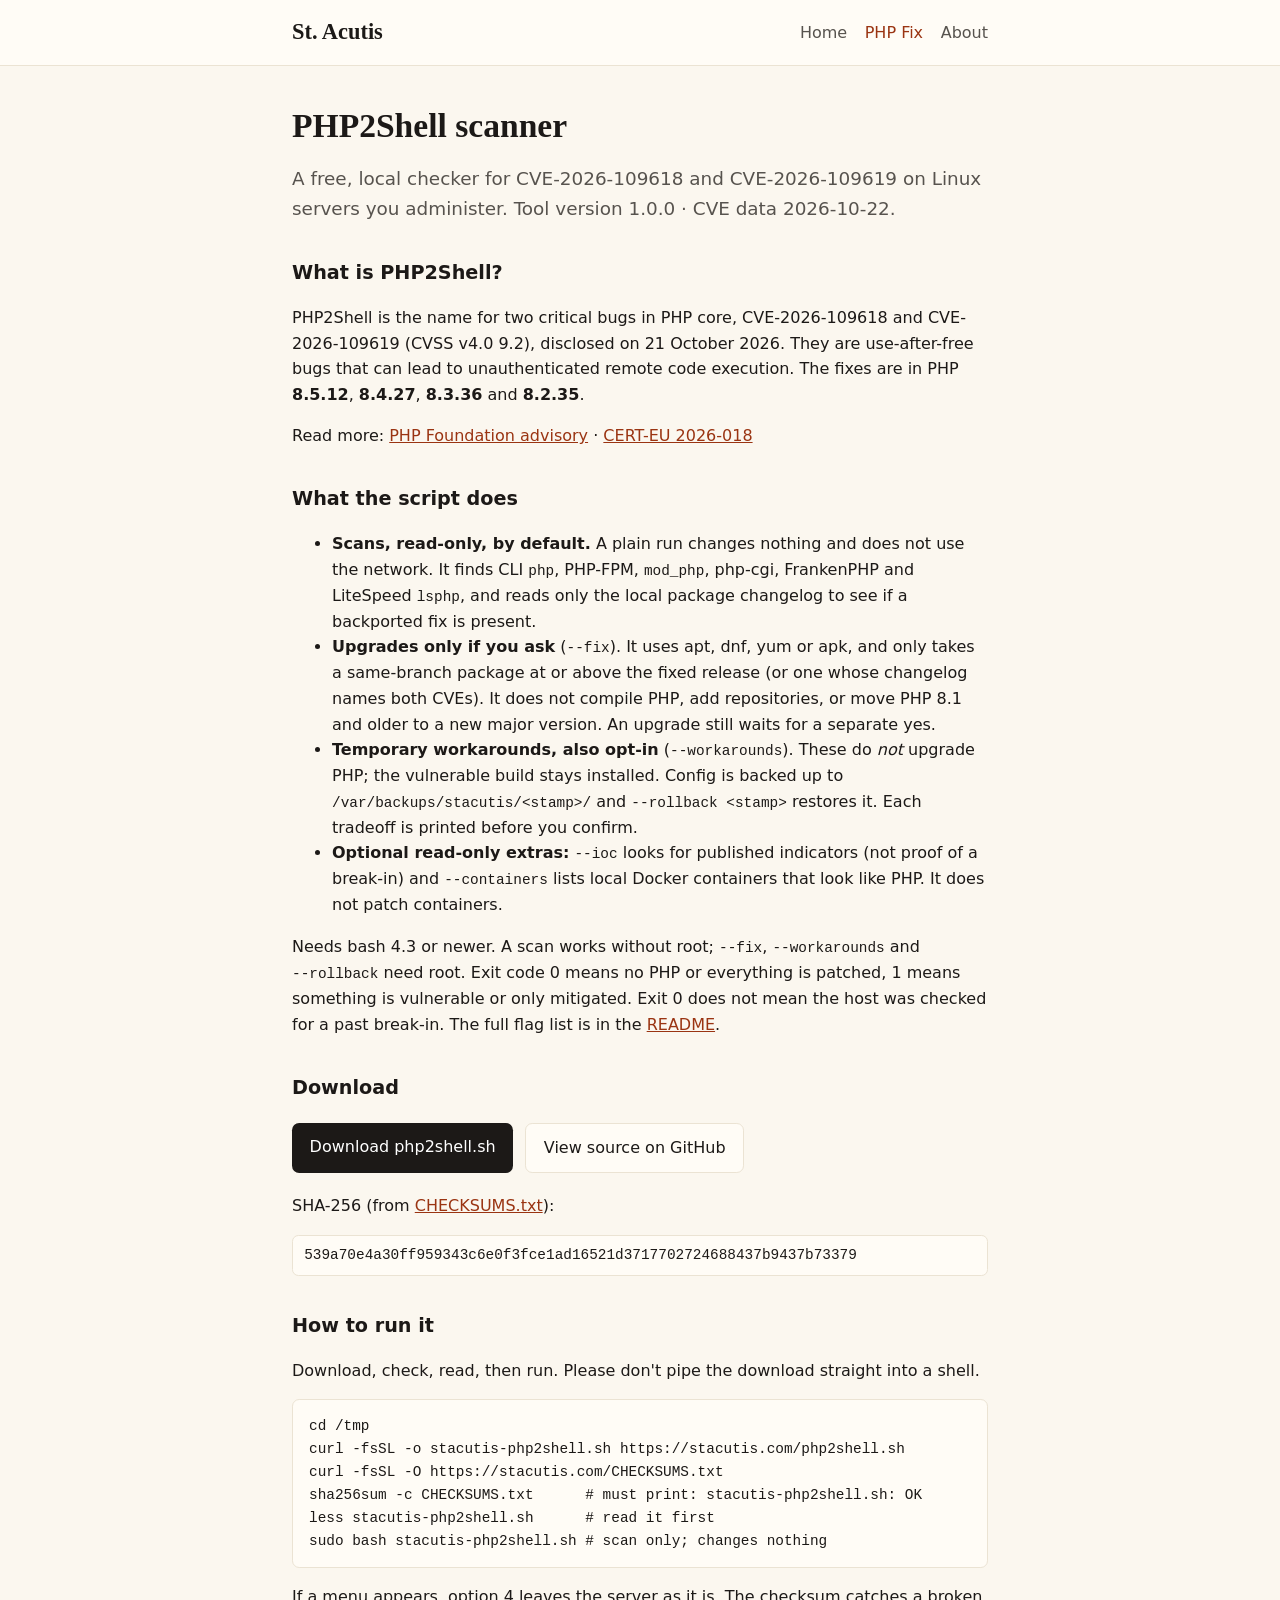
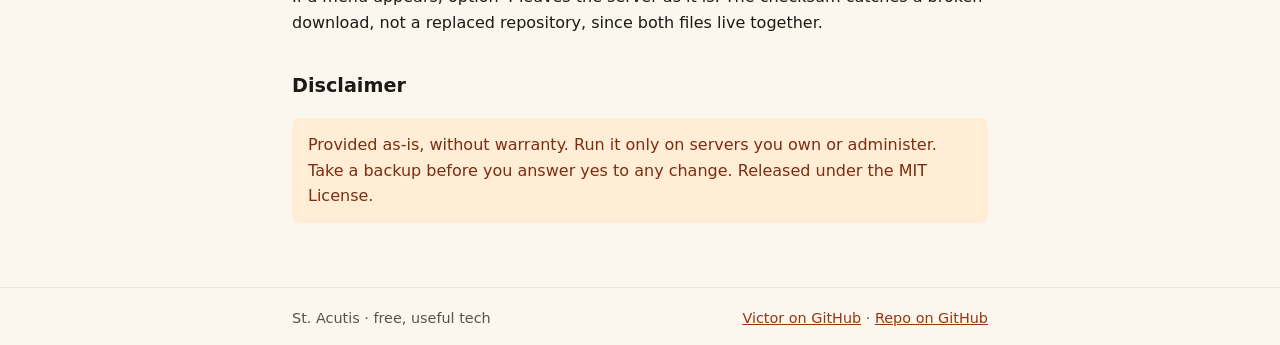
==== phpfix/index.html @ c49c8d62 "Initial St. Acutis site" ====
<!DOCTYPE html>
<html lang="en">
<head>
<meta charset="utf-8">
<meta name="viewport" content="width=device-width, initial-scale=1">
<title>PHP2Shell scanner — St. Acutis</title>
<meta name="description" content="A free local scanner for CVE-2026-109618 and CVE-2026-109619 (PHP2Shell).">
<link rel="icon" href="/favicon.svg" type="image/svg+xml">
<link rel="stylesheet" href="/style.css">
</head>
<body>
<header><div class="bar"><a class="logo" href="/">St. Acutis</a>
<nav><a href="/">Home</a><a href="/phpfix/" aria-current="page">PHP Fix</a><a href="/about/">About</a></nav></div></header>
<main>
<h1>PHP2Shell scanner</h1>
<p class="lede">A free, local checker for CVE-2026-109618 and CVE-2026-109619 on Linux servers you administer. Tool version 1.0.0 · CVE data 2026-10-22.</p>

<h2>What is PHP2Shell?</h2>
<p>PHP2Shell is the name for two critical bugs in PHP core, CVE-2026-109618 and CVE-2026-109619 (CVSS v4.0 9.2), disclosed on 21 October 2026. They are use-after-free bugs that can lead to unauthenticated remote code execution. The fixes are in PHP <strong>8.5.12</strong>, <strong>8.4.27</strong>, <strong>8.3.36</strong> and <strong>8.2.35</strong>.</p>
<p>Read more: <a href="https://thephp.foundation/blog/2026/10/21/todays-php-security-release-and-how-were-strengthening-php-security/">PHP Foundation advisory</a> · <a href="https://www.cert.europa.eu/publications/security-advisories/2026-018/">CERT-EU 2026-018</a></p>

<h2>What the script does</h2>
<ul>
<li><strong>Scans, read-only, by default.</strong> A plain run changes nothing and does not use the network. It finds CLI <code>php</code>, PHP-FPM, <code>mod_php</code>, php-cgi, FrankenPHP and LiteSpeed <code>lsphp</code>, and reads only the local package changelog to see if a backported fix is present.</li>
<li><strong>Upgrades only if you ask</strong> (<code>--fix</code>). It uses apt, dnf, yum or apk, and only takes a same-branch package at or above the fixed release (or one whose changelog names both CVEs). It does not compile PHP, add repositories, or move PHP 8.1 and older to a new major version. An upgrade still waits for a separate yes.</li>
<li><strong>Temporary workarounds, also opt-in</strong> (<code>--workarounds</code>). These do <em>not</em> upgrade PHP; the vulnerable build stays installed. Config is backed up to <code>/var/backups/stacutis/&lt;stamp&gt;/</code> and <code>--rollback &lt;stamp&gt;</code> restores it. Each tradeoff is printed before you confirm.</li>
<li><strong>Optional read-only extras:</strong> <code>--ioc</code> looks for published indicators (not proof of a break-in) and <code>--containers</code> lists local Docker containers that look like PHP. It does not patch containers.</li>
</ul>
<p>Needs bash 4.3 or newer. A scan works without root; <code>--fix</code>, <code>--workarounds</code> and <code>--rollback</code> need root. Exit code 0 means no PHP or everything is patched, 1 means something is vulnerable or only mitigated. Exit 0 does not mean the host was checked for a past break-in. The full flag list is in the <a href="https://github.com/VictorSoaresDev/stacutis-phpfix#readme">README</a>.</p>

<h2>Download</h2>
<div class="actions">
<a class="button" href="https://stacutis.com/php2shell.sh" download="stacutis-php2shell.sh">Download php2shell.sh</a>
<a class="button alt" href="https://github.com/VictorSoaresDev/stacutis-phpfix">View source on GitHub</a>
</div>
<p>SHA-256 (from <a href="https://stacutis.com/CHECKSUMS.txt">CHECKSUMS.txt</a>):</p>
<code class="hash">539a70e4a30ff959343c6e0f3fce1ad16521d3717702724688437b9437b73379</code>

<h2>How to run it</h2>
<p>Download, check, read, then run. Please don't pipe the download straight into a shell.</p>
<pre><code>cd /tmp
curl -fsSL -o stacutis-php2shell.sh https://stacutis.com/php2shell.sh
curl -fsSL -O https://stacutis.com/CHECKSUMS.txt
sha256sum -c CHECKSUMS.txt      # must print: stacutis-php2shell.sh: OK
less stacutis-php2shell.sh      # read it first
sudo bash stacutis-php2shell.sh # scan only; changes nothing</code></pre>
<p>If a menu appears, option 4 leaves the server as it is. The checksum catches a broken download, not a replaced repository, since both files live together.</p>

<h2>Disclaimer</h2>
<p class="warn">Provided as-is, without warranty. Run it only on servers you own or administer. Take a backup before you answer yes to any change. Released under the MIT License.</p>
</main>
<footer><div class="bar"><span>St. Acutis · free, useful tech</span><span><a href="https://github.com/VictorSoaresDev">Victor on GitHub</a> · <a href="https://github.com/VictorSoaresDev/stacutis-phpfix">Repo on GitHub</a></span></div></footer>
</body>
</html>
---- style.css ----
:root{--ink:#1c1917;--muted:#57534e;--line:#ebe3d3;--paper:#FBF7EF;--card:#FFFCF6;--accent:#9a3412;--warn-bg:#ffedd5}
*{box-sizing:border-box}
body{margin:0;font-family:ui-sans-serif,system-ui,-apple-system,"Segoe UI",Roboto,sans-serif;color:var(--ink);background:var(--paper);line-height:1.6}
a{color:var(--accent)}
header{border-bottom:1px solid var(--line);background:var(--card)}
.bar{max-width:46rem;margin:0 auto;padding:.9rem 1.25rem;display:flex;flex-wrap:wrap;gap:.5rem 1.5rem;align-items:center;justify-content:space-between}
.logo{font-family:Georgia,"Iowan Old Style",serif;font-weight:700;font-size:1.4rem;color:var(--ink);text-decoration:none}
nav a{margin-left:1.1rem;color:var(--muted);text-decoration:none}nav a:first-child{margin-left:0}
nav a:hover,nav a[aria-current]{color:var(--accent)}
main{max-width:46rem;margin:0 auto;padding:2.5rem 1.25rem 3rem}
h1{font-family:Georgia,serif;font-size:2.1rem;line-height:1.2;margin:0 0 .75rem}
h2{font-size:1.2rem;margin:2.2rem 0 .5rem}
.lede{font-size:1.15rem;color:var(--muted)}
.card{display:block;background:var(--card);border:1px solid var(--line);border-radius:.6rem;padding:1.25rem 1.4rem;text-decoration:none;color:var(--ink);margin-top:1.5rem;transition:border-color .15s}
.card:hover{border-color:var(--accent)}.card h3{margin:0 0 .3rem;color:var(--accent)}.card p{margin:0}
.warn{background:var(--warn-bg);color:#7c2d12;padding:.9rem 1rem;border-radius:.5rem}
.actions{display:flex;flex-wrap:wrap;gap:.75rem;margin:1.25rem 0}
.button{display:inline-block;background:var(--ink);color:#fff;text-decoration:none;padding:.7rem 1.1rem;border-radius:.45rem}
.button.alt{background:var(--card);color:var(--ink);border:1px solid var(--line)}
code,pre{font-family:ui-monospace,Menlo,Consolas,monospace;font-size:.9rem}
pre{background:var(--card);border:1px solid var(--line);padding:.9rem 1rem;overflow-x:auto;border-radius:.45rem}
.hash{word-break:break-all;background:var(--card);border:1px solid var(--line);padding:.5rem .7rem;border-radius:.4rem;display:block}
.table-wrap{overflow-x:auto}
table{border-collapse:collapse;width:100%;font-size:.95rem}th,td{text-align:left;padding:.45rem .5rem;border-bottom:1px solid var(--line);vertical-align:top}
footer{border-top:1px solid var(--line);color:var(--muted);font-size:.9rem}
footer .bar{padding:1.2rem 1.25rem}
li code,p code{white-space:nowrap}
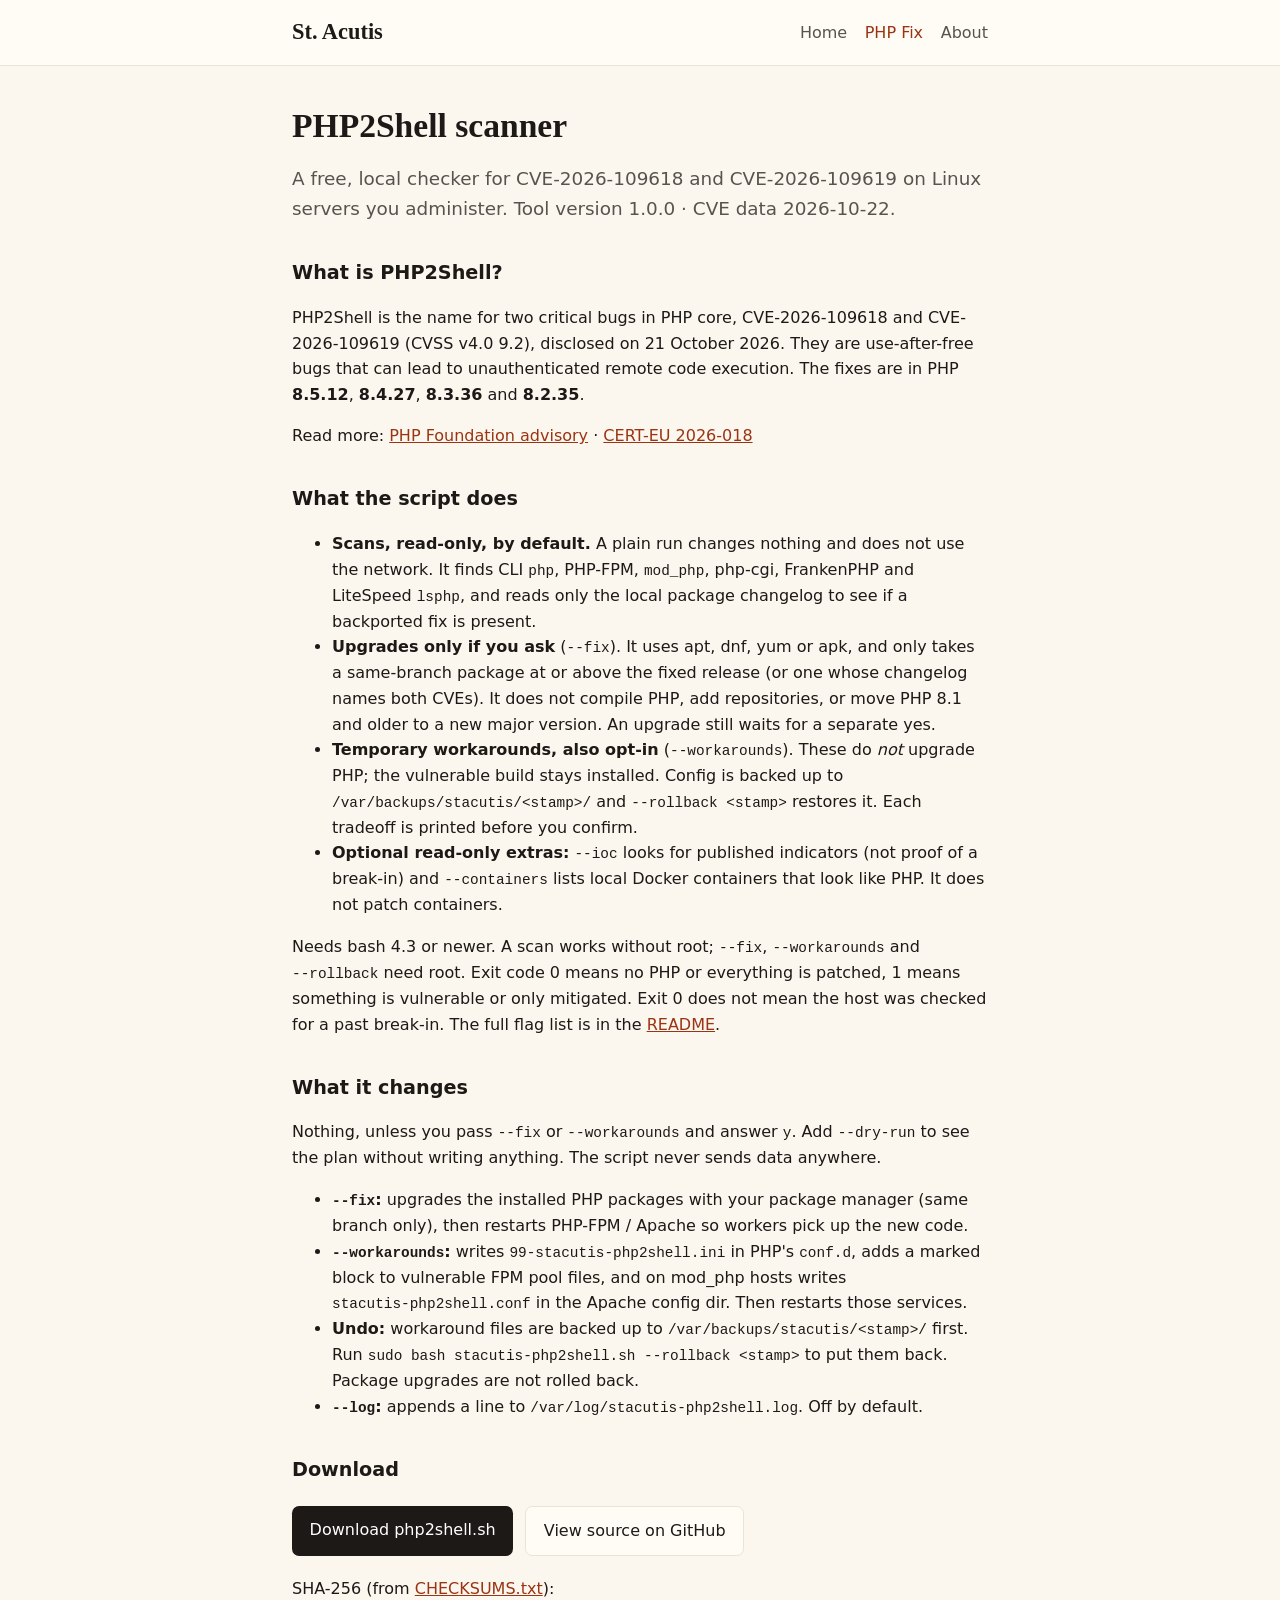
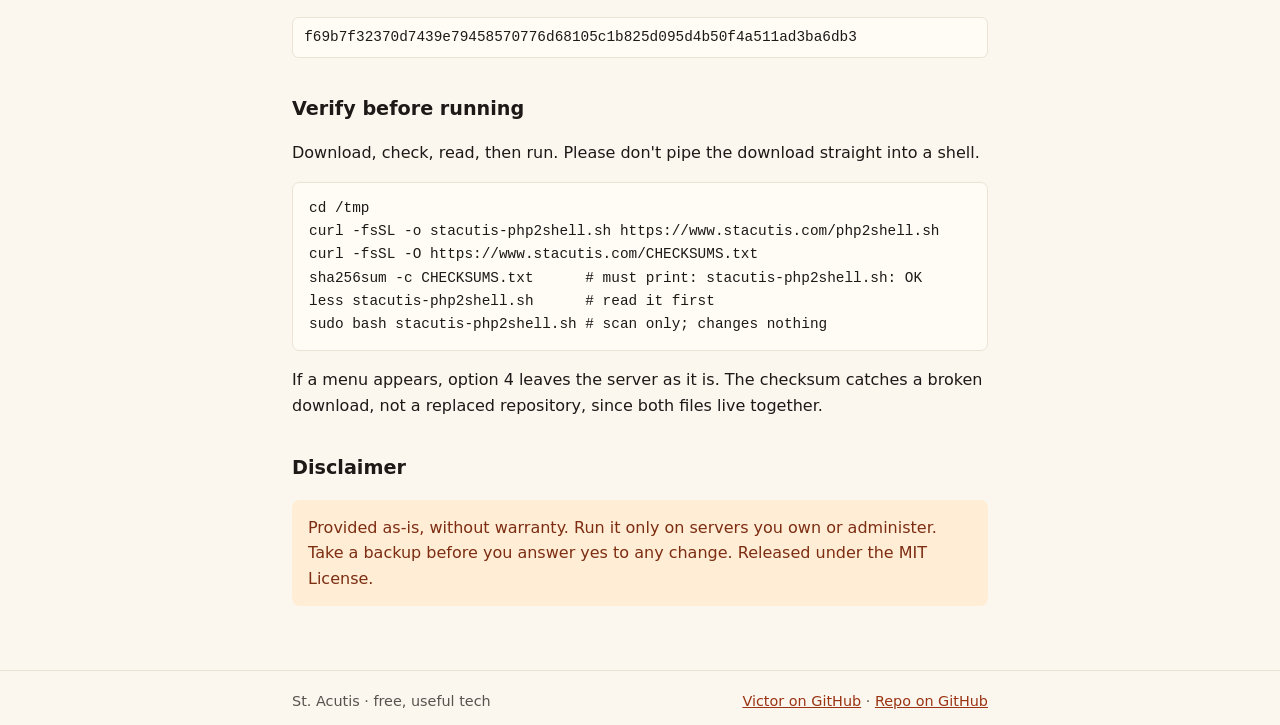
==== commit 74e53e98: "Publish final scanner, checksums and verify steps" ====
--- a/phpfix/index.html
+++ b/phpfix/index.html
@@ -3,7 +3,7 @@
 <head>
 <meta charset="utf-8">
 <meta name="viewport" content="width=device-width, initial-scale=1">
-<title>PHP2Shell scanner — St. Acutis</title>
+<title>PHP2Shell scanner | St. Acutis</title>
 <meta name="description" content="A free local scanner for CVE-2026-109618 and CVE-2026-109619 (PHP2Shell).">
 <link rel="icon" href="/favicon.svg" type="image/svg+xml">
 <link rel="stylesheet" href="/style.css">
@@ -28,19 +28,28 @@
 </ul>
 <p>Needs bash 4.3 or newer. A scan works without root; <code>--fix</code>, <code>--workarounds</code> and <code>--rollback</code> need root. Exit code 0 means no PHP or everything is patched, 1 means something is vulnerable or only mitigated. Exit 0 does not mean the host was checked for a past break-in. The full flag list is in the <a href="https://github.com/VictorSoaresDev/stacutis-phpfix#readme">README</a>.</p>
 
+<h2>What it changes</h2>
+<p>Nothing, unless you pass <code>--fix</code> or <code>--workarounds</code> and answer <code>y</code>. Add <code>--dry-run</code> to see the plan without writing anything. The script never sends data anywhere.</p>
+<ul>
+<li><strong><code>--fix</code>:</strong> upgrades the installed PHP packages with your package manager (same branch only), then restarts PHP-FPM / Apache so workers pick up the new code.</li>
+<li><strong><code>--workarounds</code>:</strong> writes <code>99-stacutis-php2shell.ini</code> in PHP's <code>conf.d</code>, adds a marked block to vulnerable FPM pool files, and on mod_php hosts writes <code>stacutis-php2shell.conf</code> in the Apache config dir. Then restarts those services.</li>
+<li><strong>Undo:</strong> workaround files are backed up to <code>/var/backups/stacutis/&lt;stamp&gt;/</code> first. Run <code>sudo bash stacutis-php2shell.sh --rollback &lt;stamp&gt;</code> to put them back. Package upgrades are not rolled back.</li>
+<li><strong><code>--log</code>:</strong> appends a line to <code>/var/log/stacutis-php2shell.log</code>. Off by default.</li>
+</ul>
+
 <h2>Download</h2>
 <div class="actions">
-<a class="button" href="https://stacutis.com/php2shell.sh" download="stacutis-php2shell.sh">Download php2shell.sh</a>
+<a class="button" href="https://www.stacutis.com/php2shell.sh" download="stacutis-php2shell.sh">Download php2shell.sh</a>
 <a class="button alt" href="https://github.com/VictorSoaresDev/stacutis-phpfix">View source on GitHub</a>
 </div>
-<p>SHA-256 (from <a href="https://stacutis.com/CHECKSUMS.txt">CHECKSUMS.txt</a>):</p>
-<code class="hash">539a70e4a30ff959343c6e0f3fce1ad16521d3717702724688437b9437b73379</code>
+<p>SHA-256 (from <a href="https://www.stacutis.com/CHECKSUMS.txt">CHECKSUMS.txt</a>):</p>
+<code class="hash">f69b7f32370d7439e79458570776d68105c1b825d095d4b50f4a511ad3ba6db3</code>
 
-<h2>How to run it</h2>
+<h2>Verify before running</h2>
 <p>Download, check, read, then run. Please don't pipe the download straight into a shell.</p>
 <pre><code>cd /tmp
-curl -fsSL -o stacutis-php2shell.sh https://stacutis.com/php2shell.sh
-curl -fsSL -O https://stacutis.com/CHECKSUMS.txt
+curl -fsSL -o stacutis-php2shell.sh https://www.stacutis.com/php2shell.sh
+curl -fsSL -O https://www.stacutis.com/CHECKSUMS.txt
 sha256sum -c CHECKSUMS.txt      # must print: stacutis-php2shell.sh: OK
 less stacutis-php2shell.sh      # read it first
 sudo bash stacutis-php2shell.sh # scan only; changes nothing</code></pre>
--- a/style.css
+++ b/style.css
@@ -25,3 +25,6 @@
 footer{border-top:1px solid var(--line);color:var(--muted);font-size:.9rem}
 footer .bar{padding:1.2rem 1.25rem}
 li code,p code{white-space:nowrap}
+body{min-height:100vh;display:flex;flex-direction:column}
+main{flex:1 0 auto;width:100%;box-sizing:border-box}
+footer{flex-shrink:0}
